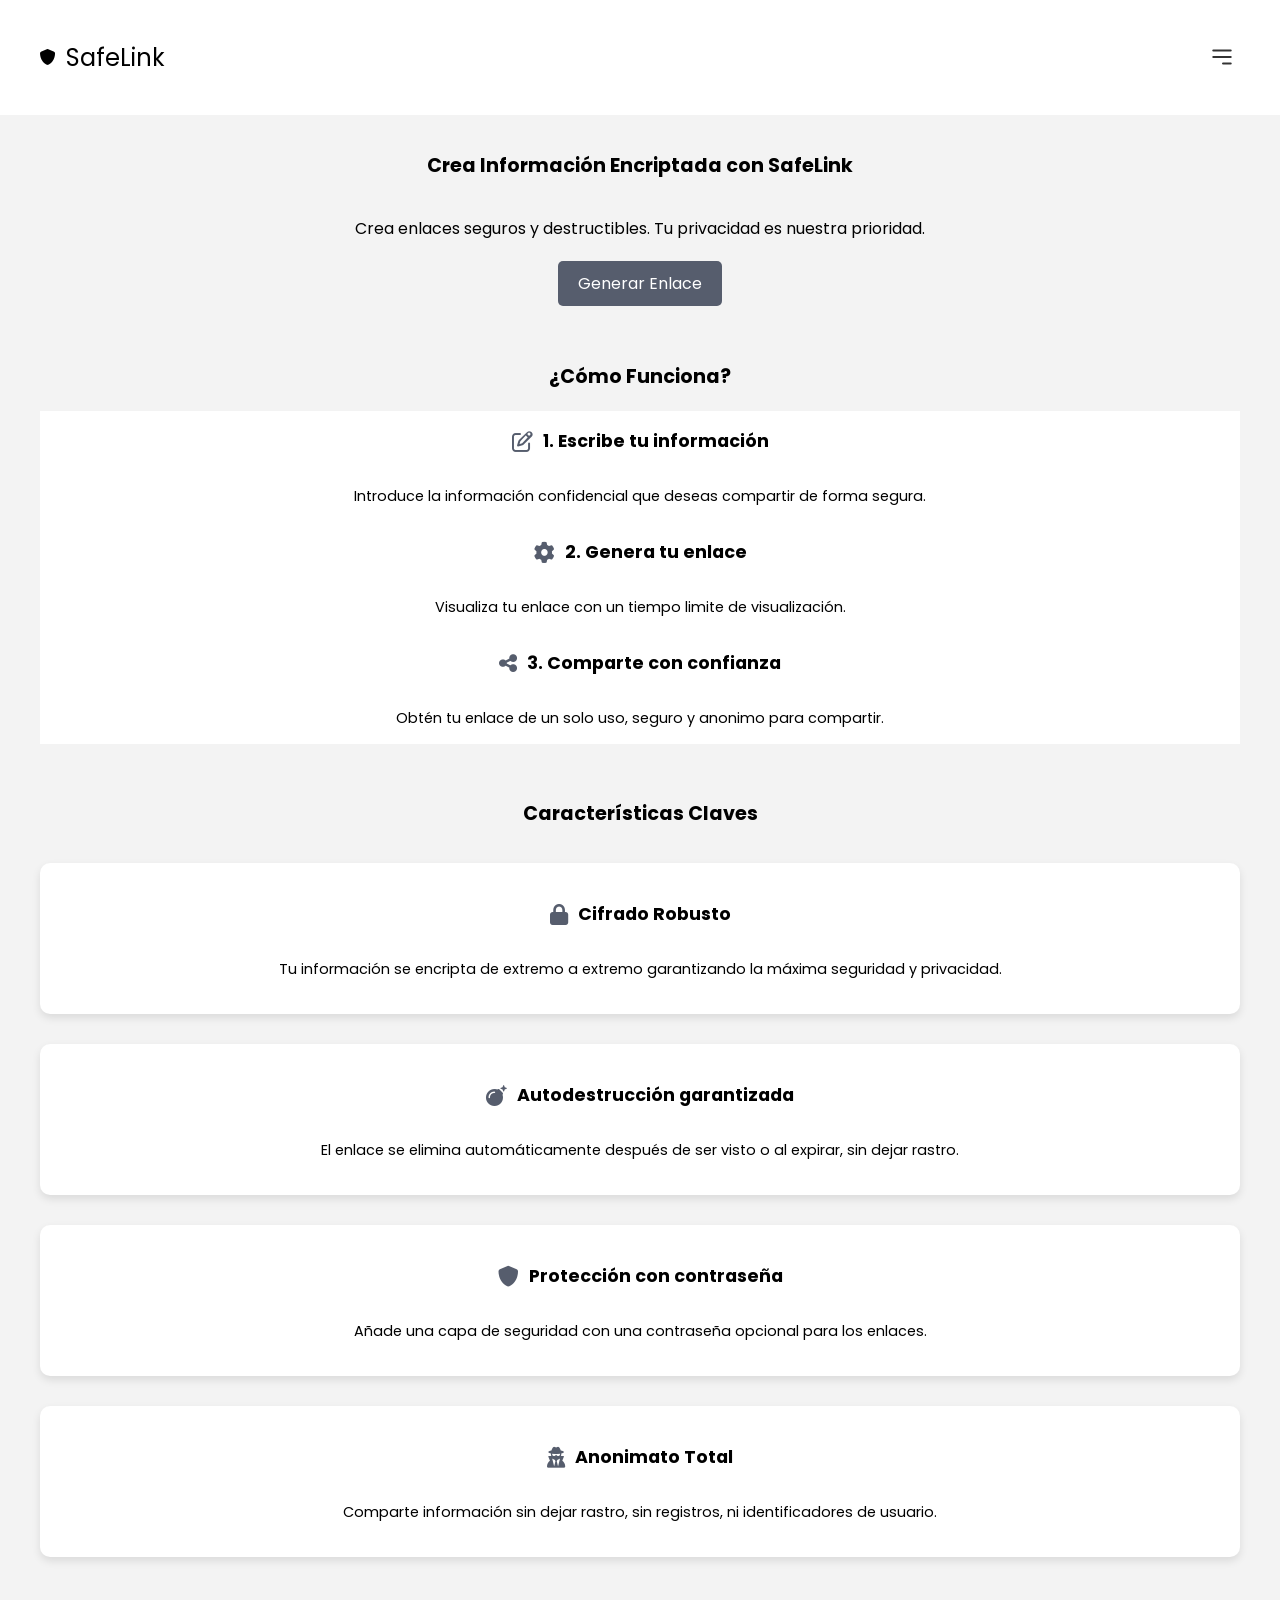
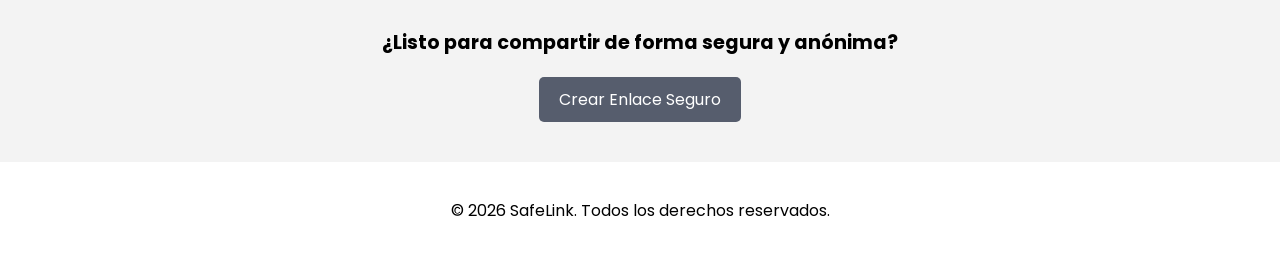
==== landing.html @ 3cd0f5d7 "Mobile first design" ====
<!DOCTYPE html>
<html lang="en">
<head>
    <meta charset="UTF-8">
    <meta name="viewport" content="width=device-width, initial-scale=1.0">
    <title>SafeLink - Inicio</title>
    <link rel="shortcut icon" href="./assets/images/secut.ico" type="image/x-icon">
    <!-- LINK CSS -->
    <link rel="stylesheet" href="./css/style.css">
    <!-- FONT AWESOME -->
    <link rel="stylesheet" href="https://cdnjs.cloudflare.com/ajax/libs/font-awesome/6.4.0/css/all.min.css">
    <!-- FONT-POPPINS -->
    <link rel="preconnect" href="https://fonts.googleapis.com">
    <link rel="preconnect" href="https://fonts.gstatic.com" crossorigin>
    <link href="https://fonts.googleapis.com/css2?family=Poppins:ital,wght@0,100;0,200;0,300;0,400;0,500;0,600;0,700;0,800;0,900;1,100;1,200;1,300;1,400;1,500;1,600;1,700;1,800;1,900&display=swap" rel="stylesheet">

</head>
<body>  
    <!-- HEADER -->
    <header class="header">
        <div class="header__cont">
            <section class="shield">
                <i class="fa-solid fa-shield shield__icon"></i>
                <h1 class="header__title">SafeLink</h1>
            </section>
            <nav class="header__nav">
                <ul class="header__list">
                    <!-- HOME -->
                    <li class="header__item header-fondo">
                        <a href="./index.html" class="header__link"><i class="fa-solid fa-house header__icon"></i>Inicio</a>
                    </li>
                    <!-- SEARCH -->
                    <li class="header__item">
                        <a href="#" class="header__link"><i class="fa-solid fa-magnifying-glass header__icon"></i>Buscar</a>
                    </li>
                    <!-- CONTACT -->
                    <li class="header__item">
                        <a href="#" class="header__link"><i class="fa-solid fa-phone header__icon"></i>Contacto</a>
                    </li>
                    <!-- ACCOUNT -->
                    <li class="header__item">
                        <a href="#" class="header__link"><i class="fa-solid fa-user header__icon"></i>Cuenta</a>
                    </li>
                </ul>
            </nav>
            
            <button class="header__button">Crear nuevo enlace</button>
            <!-- Hamburguesa -->
            <button id="menubtn" class="button-burger">
                <svg xmlns=" http://www.w3.org/2000/svg" class="h-6 w-6" fill="none"
                    viewBox="0 0 24 24" stroke="currentColor">
                    <path stroke-linecap="round" stroke-linejoin="round" stroke-width="2" d="M4 6h16M4 12h16m-7 6h7" />
                </svg>
            </button>
            
        </div>
        <nav id="mobilemenu" class="mobile-menu mobile-menu--hidden">
            <a href="./landing.html" class="mobile-menu__link">Inicio</a>
            <a href="#" class="mobile-menu__link">Buscar</a>
            <a href="#" class="mobile-menu__link">Acerca de</a>
            <a href="#" class="mobile-menu__link">Contacto</a>
        </nav>
    </header>

    <!-- MAIN -->
    <main class="main">
        <!-- CREAR INFORMACIÓN -->
        <section class="create">
            <h2 class="safe__title">Crea Información Encriptada con SafeLink</h2>
            <p class="create__text">Crea enlaces seguros y destructibles. Tu privacidad es nuestra prioridad.</p>
            <button class="create__button">Generar Enlace</button>
        </section>
        <!-- CÓMO FUNCIONA -->
        <section class="works">
            <h2 class="safe__title">¿Cómo Funciona?</h2>
            <article class="cards">
                <!-- ESCRIBE -->
                <div class="card">
                    <div class="shield">
                        <i class="fa-regular fa-pen-to-square safe__icon"></i>
                        <h3 class="safe__subtitle">1. Escribe tu información</h3>
                    </div>
                    <p class="safe__text">Introduce la información confidencial que deseas compartir de forma segura.</p>
                </div>
                <!-- GENERA -->
                <div class="card">
                    <div class="shield">
                        <i class="fa-solid fa-gear safe__icon"></i>
                        <h3 class="safe__subtitle">2. Genera tu enlace </h3>
                    </div>
                    <p class="safe__text">Visualiza tu enlace con un tiempo limite de visualización. </p>
                </div>
                <!-- COMPARTE -->
                <div class="card">
                    <div class="shield">
                        <i class="fa-solid fa-share-nodes safe__icon"></i>
                        <h3 class="safe__subtitle">3. Comparte con confianza</h3>
                    </div>
                    <p class="safe__text">Obtén tu enlace de un solo uso, seguro y anonimo para compartir.</p>
                </div>
            </article>
        </section>

        <!-- CARACTERÍSTICAS CLAVES -->
        <section class="keys">
            <h2 class="safe__title">Características Claves</h2>
            <article class="cards">
                <!-- CIFRADO -->
                <div class="card bg-card">
                    <div class="shield">
                        <i class="fa-solid fa-lock safe__icon"></i>
                        <h3 class="safe__subtitle">Cifrado Robusto</h3>
                    </div>
                    <p class="safe__text">Tu información se encripta de extremo a extremo garantizando la máxima seguridad y privacidad.</p>
                </div>
                <!-- AUTODESTRUCCIÓN -->
                <div class="card bg-card">
                    <div class="shield">
                        <i class="fa-solid fa-bomb safe__icon"></i>
                        <h3 class="safe__subtitle">Autodestrucción garantizada</h3>
                    </div>
                    <p class="safe__text">El enlace se elimina automáticamente después de ser visto o al expirar, sin dejar rastro.</p>
                </div>
                <!-- PROTECCIÓN -->
                <div class="card bg-card">
                    <div class="shield">
                        <i class="fa-solid fa-shield safe__icon"></i>
                        <h3 class="safe__subtitle">Protección con contraseña</h3>
                    </div>
                    <p class="safe__text">Añade una capa de seguridad con una contraseña opcional para los enlaces.</p>
                </div>
                <!-- ANONIMATO -->
                <div class="card bg-card">
                    <div class="shield">
                        <i class="fa-solid fa-user-secret safe__icon"></i>
                        <h3 class="safe__subtitle">Anonimato Total</h3>
                    </div>
                    <p class="safe__text">Comparte información sin dejar rastro, sin registros, ni identificadores de usuario.</p>
                </div>
            </article>
        </section>
        <!-- LISTO -->
        <section class="ready">
            <h2 class="safe__title">¿Listo para compartir de forma segura y anónima?</h2>
            <button class="create__button">Crear Enlace Seguro</button>
        </section> 
    </main>

    <!-- FOOTER -->
    <footer class="footer">
        <!-- FOOTER-TOP -->
        <section class="footer-top">
            <article class="top__card">
                <div class="shield">
                    <i class="fa-solid fa-shield shield__icon"></i>
                    <h3 class="footer__title">SafeLink</h3>
                </div>
                <p class="top__text">SafeLink ofrece enlaces seguros y autodestructibles para compartir información sensible de forma anónima.</p>
            </article>
            <!-- PRODUCTO -->
            <article class="top__card">
                <h3 class="top__title">Producto</h3>
                <ul class="footer__list">
                    <li class="footer__item"><a class="footer__link" href="#">Crear Enlace</a></li>
                    <li class="footer__item"><a class="footer__link" href="#">Panel de Gestión</a></li>
                </ul>
            </article>
            <!-- ACERCA DE -->
            <article class="top__card">
                <h3 class="top__title">Acerca de</h3>
                <ul class="footer__list">
                    <li class="footer__item"><a class="footer__link" href="#">Sobre Nosotros</a></li>
                    <li class="footer__item"><a class="footer__link" href="#">Contacto</a></li>
                </ul>
            </article>
            <!-- LEGAL -->
            <article class="top__card">
                <h3 class="top__title">Legal</h3>
                <ul class="footer__list">
                    <li class="footer__item"><a class="footer__link" href="#">Política de Privacidad</a></li>
                    <li class="footer__item"><a class="footer__link" href="#">Términos de Servicio</a></li>
                </ul>
            </article>
        </section>

        <!-- FOOTER-BOTTOM -->
        <section class="footer-bottom">
            <p class="bottom__text">© 2026 SafeLink. Todos los derechos reservados.</p>
        </section>
    </footer>
    <script src="./js/script.js"></script>
</body>
</html>
---- css/style.css ----
* {
    box-sizing: border-box;
    font-family: "Poppins";
}
body {
    margin: 0;
    padding: 0;
    background-color: #f3f3f3;
}

/** HEADER **/
.header {
    grid-area: header;
    padding: 0 20px;
    width: 100%;
    background-color: #fff;
}
.header__cont {
    display: flex;
    justify-content: space-between;
    align-items: center;
    padding: 20px;
}
.shield {
    display: flex;
    align-items: center;
    gap: 10px;
    font-weight: normal;
}
.header__title{
    font-size: 1.5rem;
    font-weight: normal;
}
/** HEADER-MENÚ **/
.header__nav {
    display: none;
}
.header__list{
    display: flex;
    gap: 20px;
}
.header-fondo {
    background-color: #f0f0f0;
    padding: 15px;
    border-radius: 5px; 
}
.header__item {
    list-style: none;
    padding: 0;
    margin: 0;

}
.header__link {
    text-decoration: none;
    color: #333;
    font-weight: 500;
    transition: color 0.3s ease;
    display: flex;
    align-items: center;
    gap: 6px;
}

.header__button {
    display: none;
    cursor: pointer;
    border: none;
    outline: none;
    background-color: #e7e7e7;
    border-radius: 2%;
    padding: 5px 15px;
}

/** MENÚ DE HAMBURGUESA **/
.button-burger {
    cursor: pointer;
    background: none;
    border: none;
    outline: none;
    padding: 5px;
    color: #333;  
    width: 36px;
    height: 36px;
    transition: transform 0.3s ease;
}

.button-burger:active {
    transform: scale(0.85);
}

/* MENÚ MÓVIL */
.mobile-menu {
    display: flex;
    flex-direction: column;
    align-items: center;
    gap: 8px;
    padding: 12px 0;
    border-top: 1px solid #e0e0e0;
    overflow: hidden;
    max-height: 300px;
    opacity: 1;
    transition: max-height 0.35s ease, opacity 0.3s ease, padding 0.3s ease;
}

.mobile-menu--hidden {
    max-height: 0;
    opacity: 0;
    padding: 0;
    border-top: none;
}

.mobile-menu__link {
    text-decoration: none;
    color: #333;
    font-weight: 500;
    padding: 8px 20px;
    border-radius: 5px;
    transition: background-color 0.3s, transform 0.3s;
    width: 100%;
    text-align: center;
    font-size: 0.9rem;
}

.mobile-menu__link:hover {
    background-color: #f0f0f0;
    transform: scale(1.05);
}

/** CONTAINER **/
.main {
    min-width: 480px;
    max-width: 1200px;
    margin: 0 auto;
    display: grid;
    grid-template-areas: 
    "create"
    "works"
    "keys"
    "ready";
    background-color: #f3f3f3;
}

/** SECTION CREATE **/
.create {
    grid-area: create;
    display: flex;
    flex-direction: column;
    align-items: center;
    width: 100%;
    margin: 20px 0;
  
}
.safe__title {
    font-size: 1.2rem;
    margin-bottom: 20px;
    text-align: center;
    width: 50%;
}
.create__text {
    font-size: 1rem;
    margin-bottom: 20px;
    text-align: center;
    width: 70%;
}

.create__button {
    padding: 10px 20px;
    font-size: 1rem;
    background-color: #565d6d;
    color: white;
    border: none;
    border-radius: 5px;
    cursor: pointer;
    transition: background-color 0.3s ease, transform 0.2s ease;
}
.create__button:hover {
    background-color: #434a5e;
    transform: scale(1.01);
}

/** SECTION WORKS **/
.works {
    grid-area: works;
    display: flex;
    flex-direction: column;
    align-items: center;
    width: 100%;
    margin: 20px 0;
}
.cards{
    width: 100%;
    display: flex;
    flex-direction: column;
    align-items: center;
    justify-content: center;
    
}
.card{
    display: flex;
    flex-direction: column;
    align-items: center;
    width: 100%;
    background-color: #fff;
}
.safe__icon{
    font-size: 1.3em;
    color: #565d6d;
}
.safe__subtitle{
    font-size: 1.1rem;
}
.safe__text{
    font-size: 0.9rem;
    text-align: center;
    width: 70%;
}

/** SECTION KEYS **/
.keys {
    grid-area: keys;
    display: flex;
    flex-direction: column;
    align-items: center;
    width: 100%;
    margin: 20px 0;
}
.bg-card {
    background-color: #fff;
    padding: 20px;
    border-radius: 10px;
    box-shadow: 0 4px 8px rgba(0, 0, 0, 0.1);
    margin: 15px 0;
    width: 100%;
    transition: transform 0.4s ease, box-shadow 0.3s ease;
    cursor: pointer;
}
.bg-card:hover {
    box-shadow: 0 6px 12px rgba(0, 0, 0, 0.15);
    transform: translateY(2px);
}
/** READY **/
.ready {
    grid-area: ready;
    display: flex;
    flex-direction: column;
    align-items: center;
    width: 100%;
    margin: 20px 0 40px 0;
}

/** FOOTER **/
.footer{
    background-color: #fff;
    display: flex;
    flex-direction: column;
    align-items: center;
}
/* TOP */
.footer-top {
    display: none;
    justify-content: space-between;
    align-items: center;
    width: 100%;
    padding: 20px;
}
.top__card {
    display: flex;
    flex-direction: column;
    align-items: flex-start;
    gap: 10px;
    width: 50%;
}
.footer-bottom{
    margin: 20px 0;
}

/*** BREAKPOINTS 576, 768(quitar menu), 992(hacer mas grande), 1200 ***/
/** BREAKPOINT 576px **/
@media screen and (min-width: 576px) {
    
}
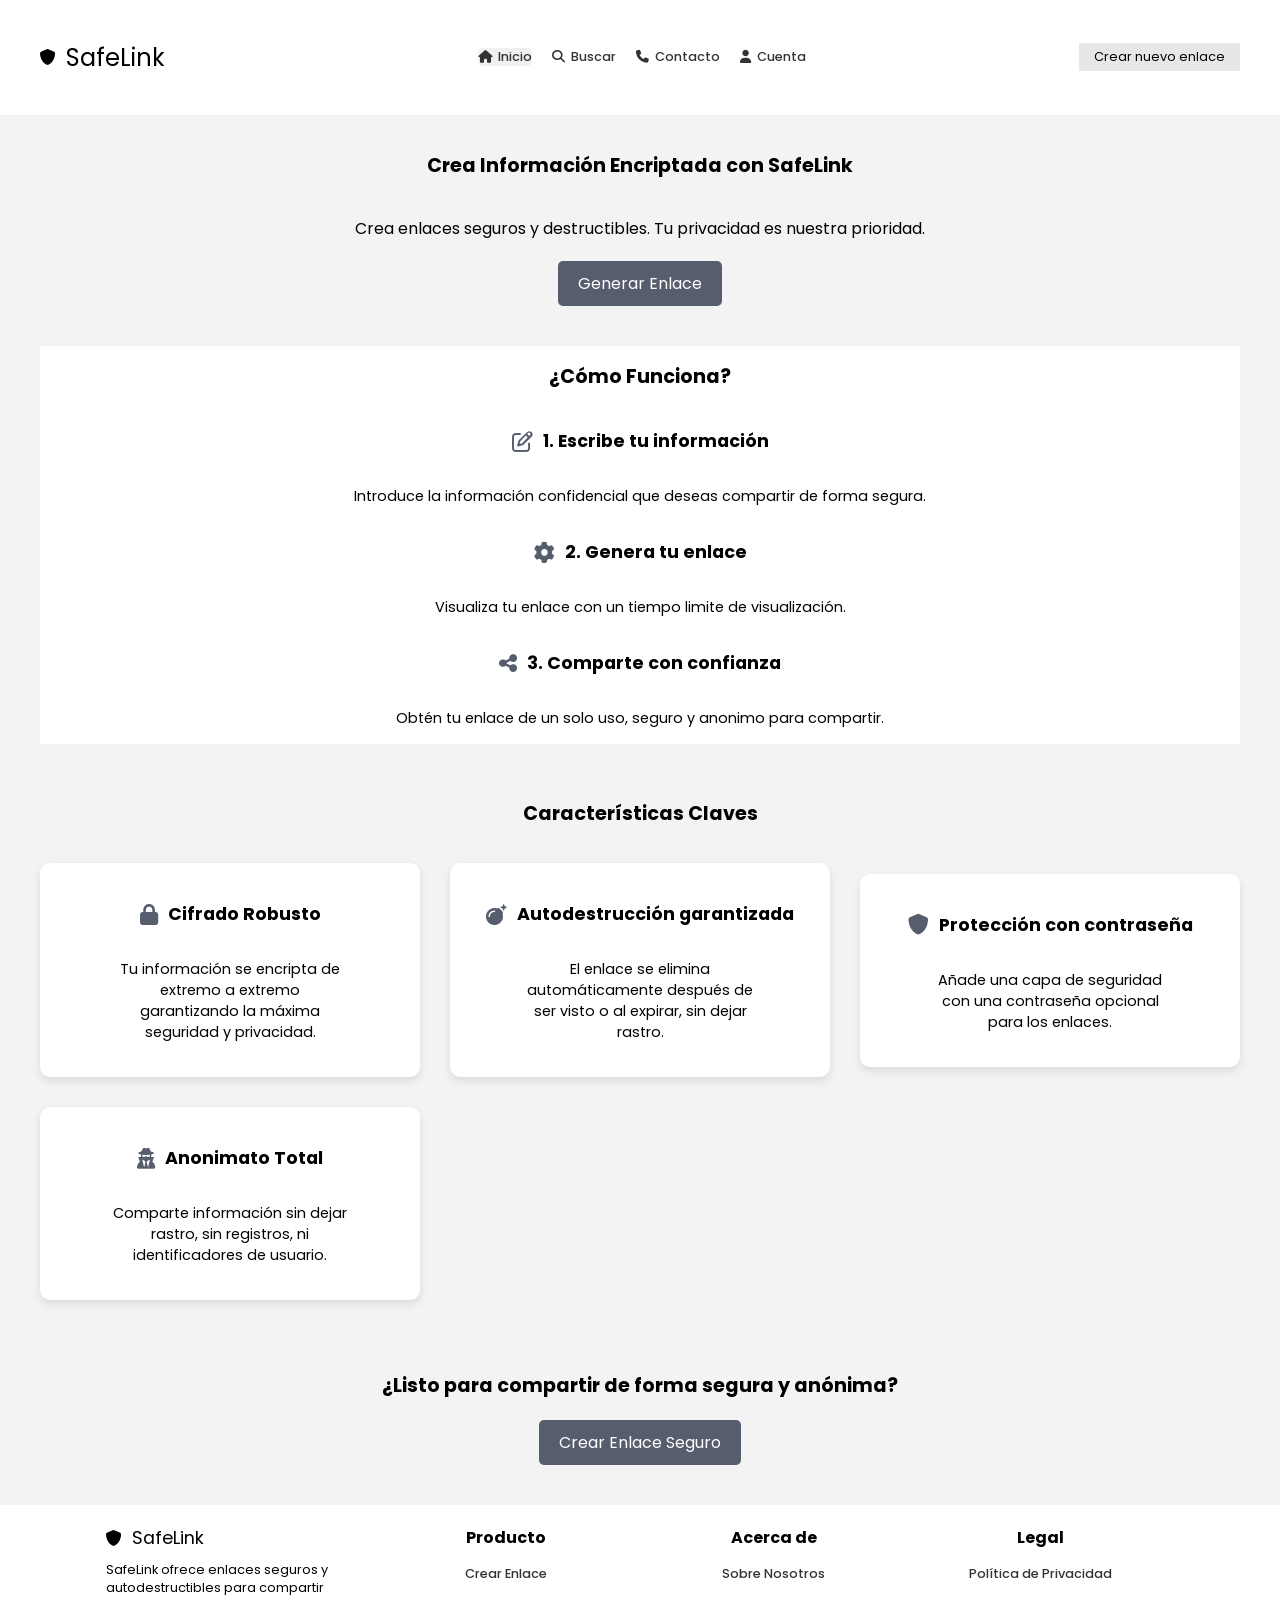
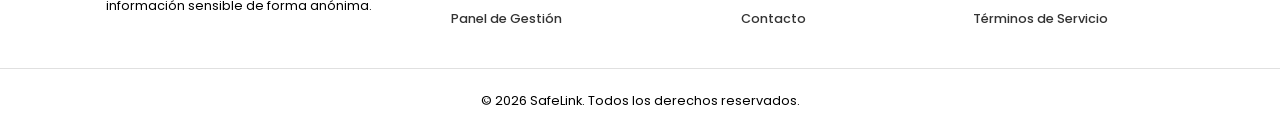
==== commit aaa94ec3: "Breakpoint 768px" ====
--- a/landing.html
+++ b/landing.html
@@ -106,7 +106,7 @@
             <h2 class="safe__title">Características Claves</h2>
             <article class="cards">
                 <!-- CIFRADO -->
-                <div class="card bg-card">
+                <div class="keys-card bg-card">
                     <div class="shield">
                         <i class="fa-solid fa-lock safe__icon"></i>
                         <h3 class="safe__subtitle">Cifrado Robusto</h3>
@@ -114,7 +114,7 @@
                     <p class="safe__text">Tu información se encripta de extremo a extremo garantizando la máxima seguridad y privacidad.</p>
                 </div>
                 <!-- AUTODESTRUCCIÓN -->
-                <div class="card bg-card">
+                <div class="keys-card bg-card">
                     <div class="shield">
                         <i class="fa-solid fa-bomb safe__icon"></i>
                         <h3 class="safe__subtitle">Autodestrucción garantizada</h3>
@@ -122,7 +122,7 @@
                     <p class="safe__text">El enlace se elimina automáticamente después de ser visto o al expirar, sin dejar rastro.</p>
                 </div>
                 <!-- PROTECCIÓN -->
-                <div class="card bg-card">
+                <div class="keys-card bg-card">
                     <div class="shield">
                         <i class="fa-solid fa-shield safe__icon"></i>
                         <h3 class="safe__subtitle">Protección con contraseña</h3>
@@ -130,7 +130,7 @@
                     <p class="safe__text">Añade una capa de seguridad con una contraseña opcional para los enlaces.</p>
                 </div>
                 <!-- ANONIMATO -->
-                <div class="card bg-card">
+                <div class="keys-card bg-card">
                     <div class="shield">
                         <i class="fa-solid fa-user-secret safe__icon"></i>
                         <h3 class="safe__subtitle">Anonimato Total</h3>
@@ -150,7 +150,7 @@
     <footer class="footer">
         <!-- FOOTER-TOP -->
         <section class="footer-top">
-            <article class="top__card">
+            <article class="top__card top-mod">
                 <div class="shield">
                     <i class="fa-solid fa-shield shield__icon"></i>
                     <h3 class="footer__title">SafeLink</h3>
--- a/css/style.css
+++ b/css/style.css
@@ -58,6 +58,7 @@
     display: flex;
     align-items: center;
     gap: 6px;
+    font-size: 0.8rem;
 }
 
 .header__button {
@@ -68,6 +69,7 @@
     background-color: #e7e7e7;
     border-radius: 2%;
     padding: 5px 15px;
+    font-size: 0.8rem;
 }
 
 /** MENÚ DE HAMBURGUESA **/
@@ -185,6 +187,7 @@
     align-items: center;
     width: 100%;
     margin: 20px 0;
+     background-color: #fff;
 }
 .cards{
     width: 100%;
@@ -192,14 +195,12 @@
     flex-direction: column;
     align-items: center;
     justify-content: center;
-    
 }
 .card{
     display: flex;
     flex-direction: column;
     align-items: center;
     width: 100%;
-    background-color: #fff;
 }
 .safe__icon{
     font-size: 1.3em;
@@ -223,17 +224,21 @@
     width: 100%;
     margin: 20px 0;
 }
-.bg-card {
+.keys-card {
+    display: flex;
+    flex-direction: column;
+    align-items: center;
+    width: 100%;
     background-color: #fff;
     padding: 20px;
     border-radius: 10px;
     box-shadow: 0 4px 8px rgba(0, 0, 0, 0.1);
     margin: 15px 0;
-    width: 100%;
     transition: transform 0.4s ease, box-shadow 0.3s ease;
     cursor: pointer;
 }
-.bg-card:hover {
+
+.keys-card:hover {
     box-shadow: 0 6px 12px rgba(0, 0, 0, 0.15);
     transform: translateY(2px);
 }
@@ -253,28 +258,118 @@
     display: flex;
     flex-direction: column;
     align-items: center;
+   
 }
 /* TOP */
 .footer-top {
+    margin-top: 20px;
+    padding: 0 20px;
     display: none;
+    flex-direction: column;
     justify-content: space-between;
     align-items: center;
-    width: 100%;
-    padding: 20px;
 }
 .top__card {
     display: flex;
     flex-direction: column;
-    align-items: flex-start;
+    align-items: center;
     gap: 10px;
     width: 50%;
-}
-.footer-bottom{
-    margin: 20px 0;
+    height: 122.8px;
+}
+.top__text {
+    font-size: 0.8rem;
+    margin: 0;
+}
+.footer__title {
+    font-size: 1.1rem;
+    font-weight: normal;
+    margin: 0;
+}
+.top__title {
+    font-size: 1rem;
+    margin: 0;
+}
+.footer__list {
+    display: flex;
+    flex-direction: column;
+    align-items: center;
+    gap: 20px;
+    padding: 0;
+    margin: 0;
+}
+.footer__item {
+    list-style: none;
+}
+.footer__link {
+    text-decoration: none;
+    color: #333;
+    font-weight: 500;
+    transition: color 0.3s ease, text-decoration 0.3s ease;
+    font-size: 0.8rem;
+}
+.footer__link:hover {
+    color: #565d6d;
+    text-decoration: underline;
+}
+.footer-bottom {
+    width: 100%;
+    border-top: 1px solid #e0e0e0;
+    padding-top: 10px;
+}
+
+.bottom__text{
+    text-align: center;
+    font-size: 0.8rem;
 }
 
 /*** BREAKPOINTS 576, 768(quitar menu), 992(hacer mas grande), 1200 ***/
+
 /** BREAKPOINT 576px **/
 @media screen and (min-width: 576px) {
-    
+    .footer-top {
+        display: flex;
+    }
+    .footer-bottom {
+        margin-top: 20px;
+    }
+}
+/** BREAKPOINT 768px **/
+@media screen and (min-width: 768px) {
+    /* HEADER */
+    .header__nav {
+        display: flex;
+    }
+    .header__button{
+        display: block;
+    }
+    .button-burger {
+        display: none;
+    }
+    .mobile-menu {
+        display: none;
+    }
+
+    /* WORKS */
+    .cards {
+        flex-direction: row;
+        flex-wrap: wrap;
+        justify-content: space-between;
+    }
+    .keys-card {
+        width: 380px;
+    }
+
+    /* FOOTER */
+    .footer-top {
+        flex-direction: row;
+    }
+    .top-mod {
+        align-items: flex-start;
+    }
+
+    .footer__cont {
+        display: flex;
+        align-items: flex-start;
+    }
 }
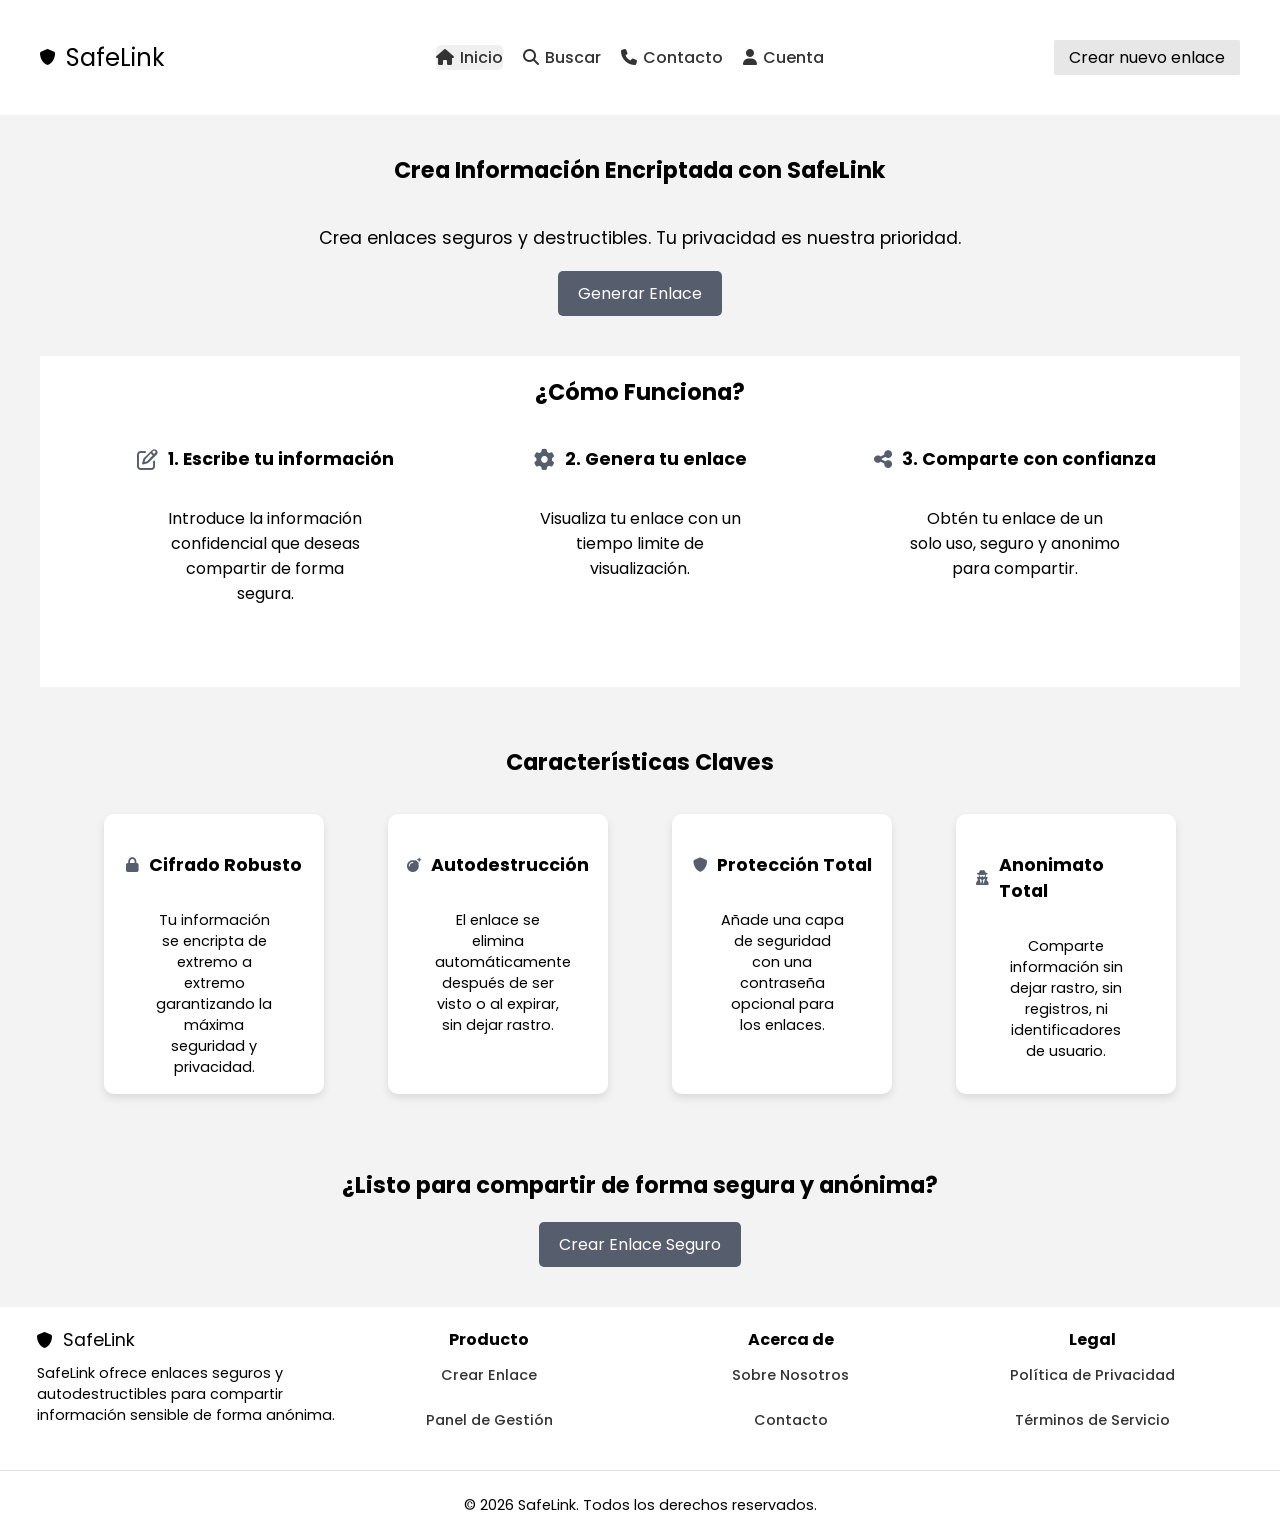
==== commit 9f2841d9: "Breakpoint 992px" ====
--- a/landing.html
+++ b/landing.html
@@ -80,7 +80,7 @@
                         <i class="fa-regular fa-pen-to-square safe__icon"></i>
                         <h3 class="safe__subtitle">1. Escribe tu información</h3>
                     </div>
-                    <p class="safe__text">Introduce la información confidencial que deseas compartir de forma segura.</p>
+                    <p class="safe__text safe__mod">Introduce la información confidencial que deseas compartir de forma segura.</p>
                 </div>
                 <!-- GENERA -->
                 <div class="card">
@@ -88,7 +88,7 @@
                         <i class="fa-solid fa-gear safe__icon"></i>
                         <h3 class="safe__subtitle">2. Genera tu enlace </h3>
                     </div>
-                    <p class="safe__text">Visualiza tu enlace con un tiempo limite de visualización. </p>
+                    <p class="safe__text safe__mod">Visualiza tu enlace con un tiempo limite de visualización. </p>
                 </div>
                 <!-- COMPARTE -->
                 <div class="card">
@@ -96,7 +96,7 @@
                         <i class="fa-solid fa-share-nodes safe__icon"></i>
                         <h3 class="safe__subtitle">3. Comparte con confianza</h3>
                     </div>
-                    <p class="safe__text">Obtén tu enlace de un solo uso, seguro y anonimo para compartir.</p>
+                    <p class="safe__text safe__mod">Obtén tu enlace de un solo uso, seguro y anonimo para compartir.</p>
                 </div>
             </article>
         </section>
@@ -106,34 +106,34 @@
             <h2 class="safe__title">Características Claves</h2>
             <article class="cards">
                 <!-- CIFRADO -->
-                <div class="keys-card bg-card">
+                <div class="keys-card">
                     <div class="shield">
-                        <i class="fa-solid fa-lock safe__icon"></i>
-                        <h3 class="safe__subtitle">Cifrado Robusto</h3>
+                        <i class="fa-solid fa-lock safe__icon keys__icon"></i>
+                        <h3 class="keys__subtitle">Cifrado Robusto</h3>
                     </div>
                     <p class="safe__text">Tu información se encripta de extremo a extremo garantizando la máxima seguridad y privacidad.</p>
                 </div>
                 <!-- AUTODESTRUCCIÓN -->
-                <div class="keys-card bg-card">
+                <div class="keys-card">
                     <div class="shield">
-                        <i class="fa-solid fa-bomb safe__icon"></i>
-                        <h3 class="safe__subtitle">Autodestrucción garantizada</h3>
+                        <i class="fa-solid fa-bomb safe__icon keys__icon"></i>
+                        <h3 class="keys__subtitle">Autodestrucción</h3>
                     </div>
                     <p class="safe__text">El enlace se elimina automáticamente después de ser visto o al expirar, sin dejar rastro.</p>
                 </div>
                 <!-- PROTECCIÓN -->
-                <div class="keys-card bg-card">
+                <div class="keys-card">
                     <div class="shield">
-                        <i class="fa-solid fa-shield safe__icon"></i>
-                        <h3 class="safe__subtitle">Protección con contraseña</h3>
+                        <i class="fa-solid fa-shield safe__icon keys__icon"></i>
+                        <h3 class="keys__subtitle">Protección Total</h3>
                     </div>
                     <p class="safe__text">Añade una capa de seguridad con una contraseña opcional para los enlaces.</p>
                 </div>
                 <!-- ANONIMATO -->
-                <div class="keys-card bg-card">
+                <div class="keys-card">
                     <div class="shield">
-                        <i class="fa-solid fa-user-secret safe__icon"></i>
-                        <h3 class="safe__subtitle">Anonimato Total</h3>
+                        <i class="fa-solid fa-user-secret safe__icon keys__icon"></i>
+                        <h3 class="keys__subtitle">Anonimato Total</h3>
                     </div>
                     <p class="safe__text">Comparte información sin dejar rastro, sin registros, ni identificadores de usuario.</p>
                 </div>
--- a/css/style.css
+++ b/css/style.css
@@ -158,7 +158,7 @@
     width: 50%;
 }
 .create__text {
-    font-size: 1rem;
+    font-size: 0.9rem;
     margin-bottom: 20px;
     text-align: center;
     width: 70%;
@@ -166,7 +166,7 @@
 
 .create__button {
     padding: 10px 20px;
-    font-size: 1rem;
+    font-size: 0.8rem;
     background-color: #565d6d;
     color: white;
     border: none;
@@ -237,6 +237,9 @@
     transition: transform 0.4s ease, box-shadow 0.3s ease;
     cursor: pointer;
 }
+.keys__subtitle{
+    font-size: 1.1rem;
+}
 
 .keys-card:hover {
     box-shadow: 0 6px 12px rgba(0, 0, 0, 0.15);
@@ -354,10 +357,10 @@
     .cards {
         flex-direction: row;
         flex-wrap: wrap;
-        justify-content: space-between;
+        justify-content: space-evenly;
     }
     .keys-card {
-        width: 380px;
+        width: 350px;
     }
 
     /* FOOTER */
@@ -372,4 +375,61 @@
         display: flex;
         align-items: flex-start;
     }
+}
+
+/** BREAKPOINT 992px **/
+@media screen and (min-width: 992px) {
+    /* HEADER */
+    .header__link {
+        font-size: 1rem;
+    }
+    .header__button {
+        font-size: 1rem;
+    }
+    /* MAIN */
+    .main {
+        grid-template-areas: 
+        "create create"
+        "works works"
+        "keys keys"
+        "ready ready";
+    }
+    .safe__title {
+        font-size: 1.4rem;
+    }
+    .create__text{
+        font-size: 1.1rem;
+    }
+
+    .create__button {
+        font-size: 1rem;
+    }
+    /* FUNCIONA */
+    .card {
+        width: 300px;
+        margin-bottom: 30px;
+        height: 228px;
+    }
+    .safe__mod {
+        font-size: 1rem;
+    }
+    /* KEYS */
+    .keys-card {
+        width: 220px;
+        height: 280px;
+    }
+    .keys__icon {
+        font-size: 0.9em;
+    }
+
+    /* FOOTER */
+    .top__text {
+        font-size: 0.9rem;
+    }
+     .footer__link {
+        font-size: 0.9rem;
+    }
+    .bottom__text {
+       font-size: 0.9rem;
+    }
 }
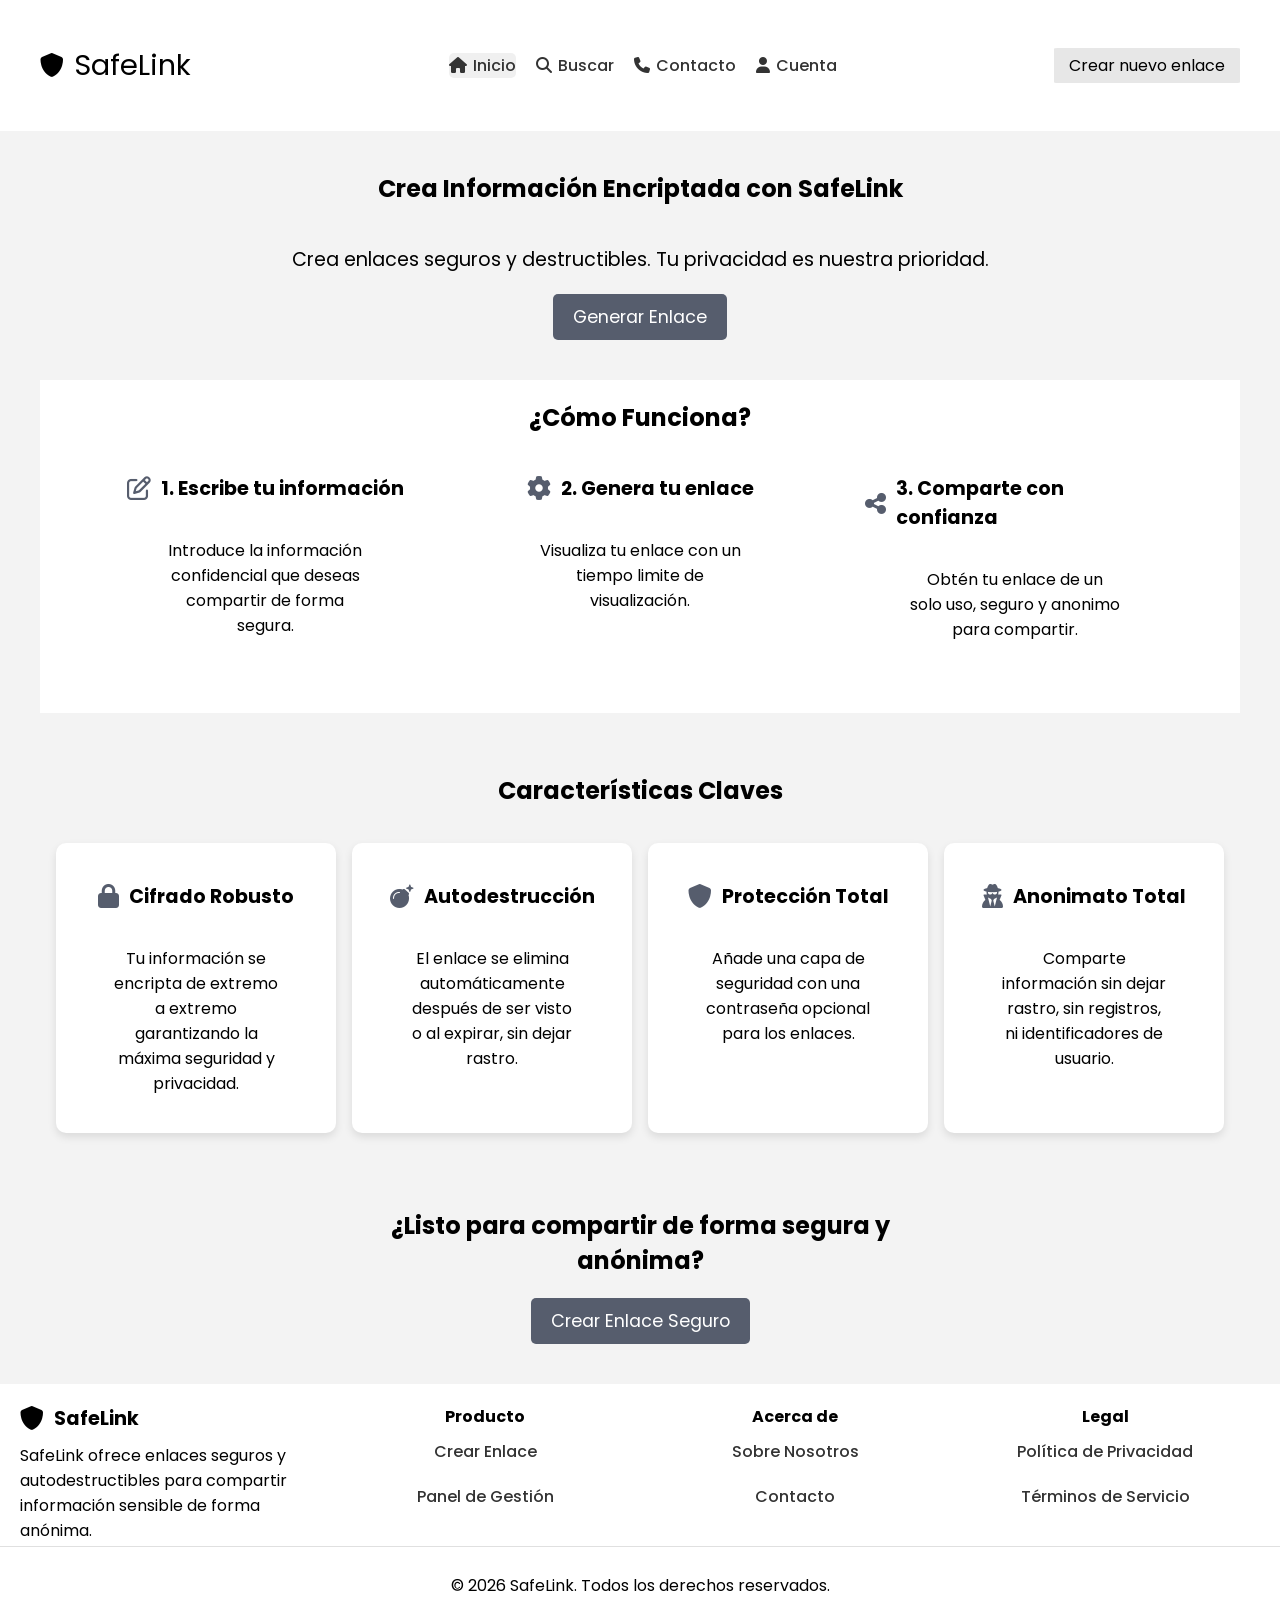
==== commit 29d392dc: "Modif landing" ====
--- a/landing.html
+++ b/landing.html
@@ -27,7 +27,7 @@
                 <ul class="header__list">
                     <!-- HOME -->
                     <li class="header__item header-fondo">
-                        <a href="./index.html" class="header__link"><i class="fa-solid fa-house header__icon"></i>Inicio</a>
+                        <a href="./landing.html" class="header__link"><i class="fa-solid fa-house header__icon"></i>Inicio</a>
                     </li>
                     <!-- SEARCH -->
                     <li class="header__item">
--- a/css/style.css
+++ b/css/style.css
@@ -59,6 +59,11 @@
     align-items: center;
     gap: 6px;
     font-size: 0.8rem;
+    transition: transform 0.3s ease, letter-spacing 0.3s ease;
+}
+.header__link:hover {
+   transform: scale(1.01);
+   letter-spacing: 0.2px;
 }
 
 .header__button {
@@ -234,7 +239,7 @@
     border-radius: 10px;
     box-shadow: 0 4px 8px rgba(0, 0, 0, 0.1);
     margin: 15px 0;
-    transition: transform 0.4s ease, box-shadow 0.3s ease;
+    transition: transform 0.8s ease, box-shadow 0.3s ease;
     cursor: pointer;
 }
 .keys__subtitle{
@@ -243,7 +248,7 @@
 
 .keys-card:hover {
     box-shadow: 0 6px 12px rgba(0, 0, 0, 0.15);
-    transform: translateY(2px);
+    transform: translateY(2px) scale(1.01);
 }
 /** READY **/
 .ready {
@@ -286,7 +291,6 @@
 }
 .footer__title {
     font-size: 1.1rem;
-    font-weight: normal;
     margin: 0;
 }
 .top__title {
@@ -361,6 +365,7 @@
     }
     .keys-card {
         width: 350px;
+        height: 216.8px;
     }
 
     /* FOOTER */
@@ -385,6 +390,12 @@
     }
     .header__button {
         font-size: 1rem;
+    }
+    .header__nav{
+        gap: 40px;
+    }
+    .shield__icon {
+        font-size: 1.5em;
     }
     /* MAIN */
     .main {
@@ -409,18 +420,20 @@
         width: 300px;
         margin-bottom: 30px;
         height: 228px;
+        transition: width 0.3s ease, height 0.3s ease;
     }
     .safe__mod {
         font-size: 1rem;
     }
     /* KEYS */
     .keys-card {
-        width: 220px;
+        width: 240px;
         height: 280px;
     }
     .keys__icon {
         font-size: 0.9em;
     }
+
 
     /* FOOTER */
     .top__text {
@@ -432,4 +445,52 @@
     .bottom__text {
        font-size: 0.9rem;
     }
+}
+
+/* BREAKPOINT 1200px */
+@media screen and (min-width: 1200px) {
+    .header__title{
+        font-size: 1.8rem;
+    }
+    .safe__icon {
+        font-size: 1.5em;
+        transition: font-size 0.3s ease;
+    }
+    .safe__text {
+        font-size: 1rem;
+    }
+    .safe__title {
+        font-size: 1.5rem;
+    }
+    .safe__subtitle {
+        font-size: 1.2rem;
+    }
+    .create__text{
+        font-size: 1.2rem;
+    }
+
+    .create__button {
+        font-size: 1.1rem;
+    }
+    .keys-card {
+        width: 280px;
+        height: 290px;
+        transition: width 0.3s ease, height 0.3s ease;
+    }
+    .keys__subtitle {
+        font-size: 1.2rem;
+    }
+    /* FOOTER */
+    .top__text {
+        font-size: 1rem;
+    }
+     .footer__link {
+        font-size: 1rem;
+    }
+    .footer__title {
+        font-size: 1.2rem;
+    }
+    .bottom__text {
+       font-size: 1rem;
+    }
 }
